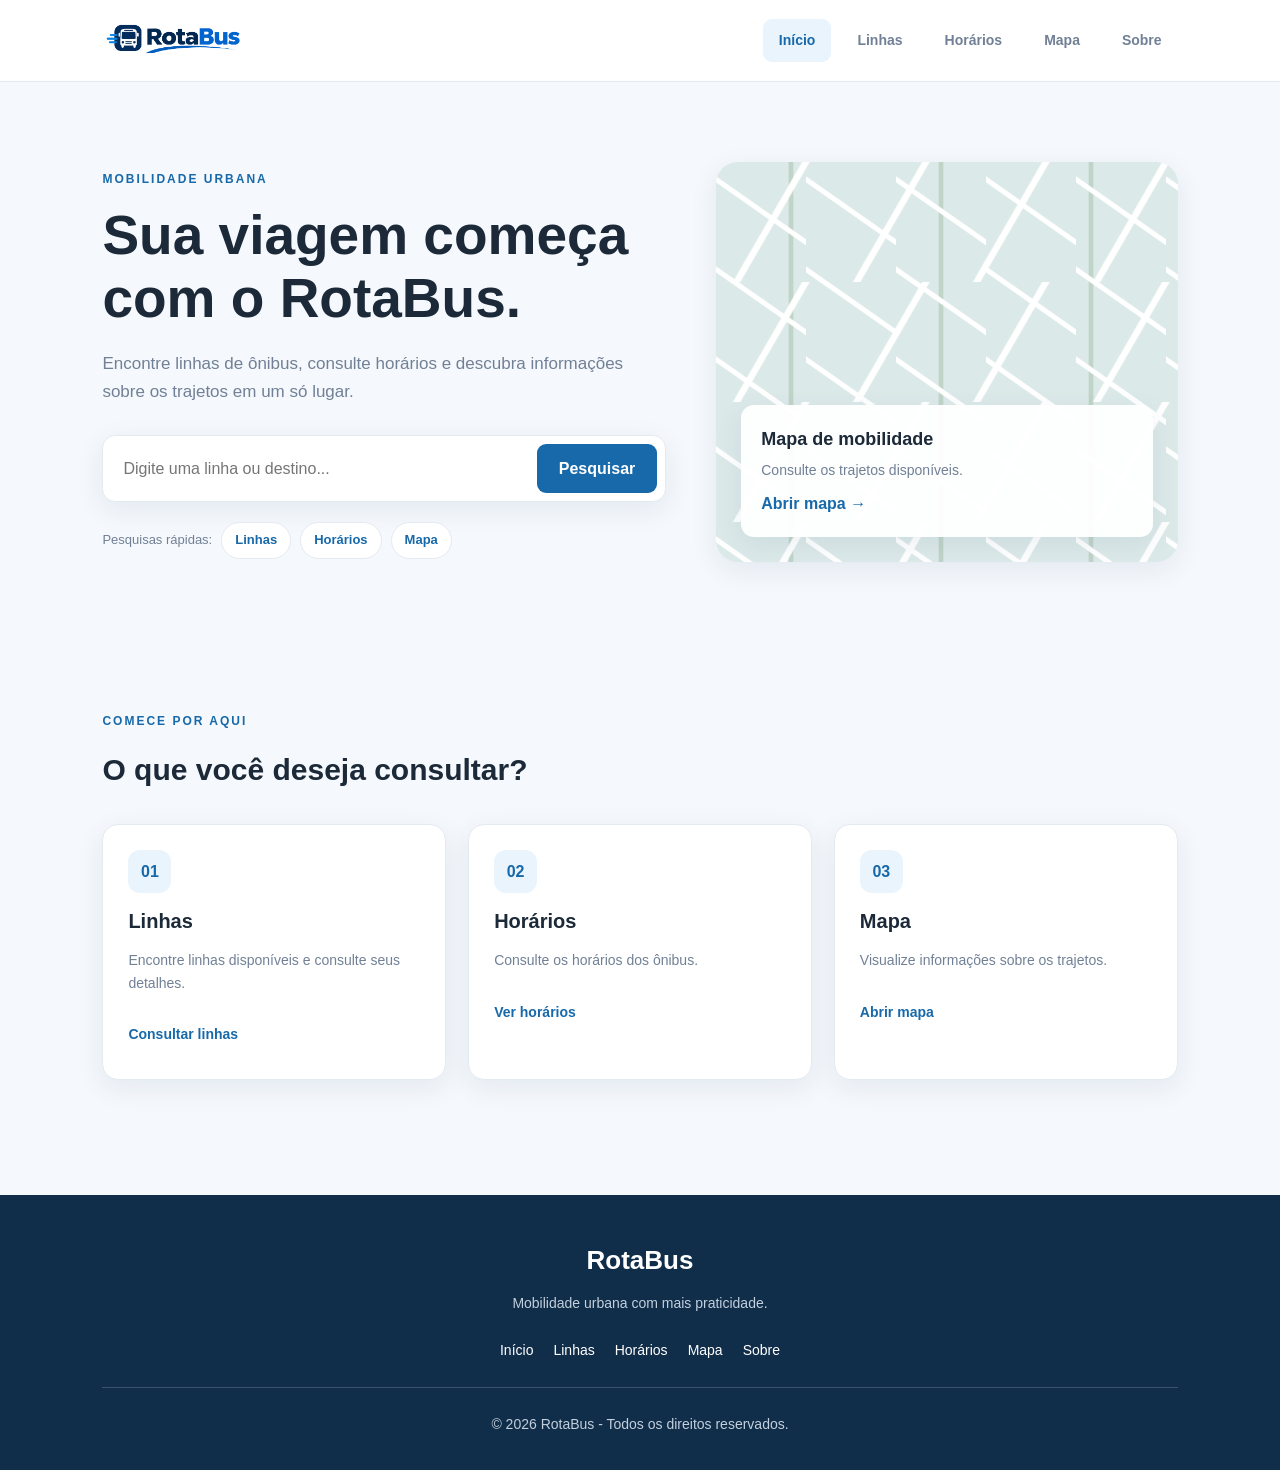
==== index.html @ e19ad1a0 "versão 25-11" ====
<!DOCTYPE html>
<html lang="pt-BR">
<head>
    <meta charset="UTF-8">
    <meta name="viewport" content="width=device-width, initial-scale=1.0">
    <title>RotaBus | Início</title>
    <link rel="stylesheet" href="style.css">
    <script src="script.js" defer></script>
</head>
<body>

<header class="top">
    <a class="brand" href="index.html">
        <img src="assets/rotabus-logo.png" alt="RotaBus">
    </a>

    <nav>
        <a class="active" href="index.html">Início</a>
        <a href="linhas.html">Linhas</a>
        <a href="horarios.html">Horários</a>
        <a href="mapa.html">Mapa</a>
        <a href="sobre.html">Sobre</a>
    </nav>
</header>

<main>
    <section class="hero">
        <div class="intro">
            <span class="eyebrow">MOBILIDADE URBANA</span>

            <h1>Sua viagem começa com o RotaBus.</h1>

            <p>
                Encontre linhas de ônibus, consulte horários
                e descubra informações sobre os trajetos
                em um só lugar.
            </p>

            <form class="searchbox" id="home-search">
                <input
                    type="search"
                    id="home-query"
                    placeholder="Digite uma linha ou destino..."
                    required
                >

                <button type="submit">Pesquisar</button>
            </form>

            <div class="chips">
                <span>Pesquisas rápidas:</span>
                <a class="chip" href="linhas.html">Linhas</a>
                <a class="chip" href="horarios.html">Horários</a>
                <a class="chip" href="mapa.html">Mapa</a>
            </div>
        </div>

        <div class="map map-preview">
            <div class="map-label">
                <strong>Mapa de mobilidade</strong>
                <p>Consulte os trajetos disponíveis.</p>
                <a href="mapa.html">Abrir mapa →</a>
            </div>
        </div>
    </section>

    <section class="section">
        <span class="eyebrow">COMECE POR AQUI</span>

        <h2>O que você deseja consultar?</h2>

        <div class="cards">

            <article class="card">
                <span class="linebadge">01</span>
                <h3>Linhas</h3>
                <p>Encontre linhas disponíveis e consulte seus detalhes.</p>
                <a class="button-link" href="linhas.html">
                    Consultar linhas
                </a>
            </article>

            <article class="card">
                <span class="linebadge">02</span>
                <h3>Horários</h3>
                <p>Consulte os horários dos ônibus.</p>
                <a class="button-link" href="horarios.html">
                    Ver horários
                </a>
            </article>

            <article class="card">
                <span class="linebadge">03</span>
                <h3>Mapa</h3>
                <p>Visualize informações sobre os trajetos.</p>
                <a class="button-link" href="mapa.html">
                    Abrir mapa
                </a>
            </article>

        </div>
    </section>
</main>

<footer>
    <div class="footbrand">RotaBus</div>
    <p>Mobilidade urbana com mais praticidade.</p>

    <div class="footer-links">
        <a href="index.html">Início</a>
        <a href="linhas.html">Linhas</a>
        <a href="horarios.html">Horários</a>
        <a href="mapa.html">Mapa</a>
        <a href="sobre.html">Sobre</a>
    </div>

    <hr>
    <p>© 2026 RotaBus - Todos os direitos reservados.</p>
</footer>

</body>
</html>
---- style.css ----
/* =====================================
   ROTABUS - ESTILO PRINCIPAL
===================================== */

:root {
    --primary: #1769aa;
    --primary-dark: #104c80;
    --primary-light: #eaf4fc;
    --accent: #35a6d8;

    --background: #f5f8fc;
    --surface: #ffffff;

    --text: #1c2938;
    --muted: #718096;

    --border: #e4eaf1;

    --radius: 16px;
    --shadow: 0 8px 28px rgba(25, 65, 105, 0.08);
}

/* RESET */

* {
    margin: 0;
    padding: 0;
    box-sizing: border-box;
}

html {
    scroll-behavior: smooth;
}

body {
    font-family: Arial, Helvetica, sans-serif;
    background: var(--background);
    color: var(--text);
    line-height: 1.6;
}

a {
    text-decoration: none;
    color: inherit;
}

button,
input,
select {
    font: inherit;
}

/* CABEÇALHO */

.top {
    width: 100%;
    min-height: 82px;
    background: var(--surface);
    display: flex;
    align-items: center;
    justify-content: space-between;
    padding: 15px 8%;
    border-bottom: 1px solid var(--border);
    gap: 25px;
}

.brand {
    display: flex;
    align-items: center;
}

.brand img {
    width: 145px;
    max-height: 55px;
    object-fit: contain;
}

nav {
    display: flex;
    align-items: center;
    gap: 10px;
    flex-wrap: wrap;
}

nav a {
    padding: 10px 16px;
    border-radius: 9px;
    color: var(--muted);
    font-size: 14px;
    font-weight: 600;
    transition: 0.25s;
}

nav a:hover,
nav a.active {
    color: var(--primary);
    background: var(--primary-light);
}

/* CONTEÚDO PRINCIPAL */

main {
    min-height: 70vh;
}

.hero {
    display: grid;
    grid-template-columns: 1.1fr 0.9fr;
    align-items: center;
    gap: 50px;
    padding: 80px 8%;
}

.intro {
    max-width: 650px;
}

.eyebrow {
    display: inline-block;
    color: var(--primary);
    font-size: 12px;
    font-weight: 800;
    letter-spacing: 2px;
    margin-bottom: 15px;
}

h1 {
    font-size: clamp(34px, 5vw, 55px);
    line-height: 1.15;
    margin-bottom: 20px;
    color: var(--text);
}

.intro > p,
.pagehero p {
    color: var(--muted);
    font-size: 17px;
    max-width: 580px;
}

/* PESQUISA */

.searchbox {
    display: flex;
    gap: 10px;
    background: white;
    padding: 8px;
    border: 1px solid var(--border);
    border-radius: 13px;
    box-shadow: var(--shadow);
    margin-top: 30px;
    max-width: 580px;
}

.searchbox input {
    flex: 1;
    min-width: 0;
    border: none;
    outline: none;
    padding: 12px;
}

button,
.primary {
    background: var(--primary);
    color: white;
    border: none;
    border-radius: 9px;
    padding: 12px 22px;
    font-weight: 700;
    cursor: pointer;
    transition: 0.25s;
}

button:hover,
.primary:hover {
    background: var(--primary-dark);
    transform: translateY(-2px);
}

/* PESQUISAS RÁPIDAS */

.chips {
    display: flex;
    align-items: center;
    flex-wrap: wrap;
    gap: 9px;
    margin-top: 20px;
    font-size: 13px;
    color: var(--muted);
}

.chip {
    background: white;
    border: 1px solid var(--border);
    padding: 7px 13px;
    border-radius: 30px;
    color: var(--primary);
    font-weight: 600;
}

.chip:hover {
    background: var(--primary-light);
}

/* MAPA DEMONSTRATIVO */

.map {
    min-height: 350px;
    border-radius: 22px;
    overflow: hidden;
    position: relative;
    display: flex;
    align-items: flex-end;
    padding: 25px;
    background-color: #dce9e9;
    background-image:
        linear-gradient(35deg, transparent 45%, #ffffff 46%, #ffffff 49%, transparent 50%),
        linear-gradient(120deg, transparent 45%, #ffffff 46%, #ffffff 49%, transparent 50%),
        linear-gradient(90deg, transparent 48%, #c0d4c8 49%, #c0d4c8 51%, transparent 52%);
    background-size: 90px 90px, 120px 120px, 150px 150px;
    box-shadow: var(--shadow);
}

.map-preview {
    min-height: 400px;
}

.map-large {
    min-height: 480px;
    margin-bottom: 25px;
}

.map-label {
    background: rgba(255, 255, 255, 0.95);
    padding: 20px;
    border-radius: 13px;
    width: 100%;
    box-shadow: var(--shadow);
}

.map-label strong {
    font-size: 18px;
}

.map-label p {
    color: var(--muted);
    font-size: 14px;
    margin: 5px 0 10px;
}

.map-label a {
    color: var(--primary);
    font-weight: 700;
}

/* SEÇÕES */

.section {
    padding: 65px 8%;
}

.section h2 {
    font-size: 30px;
    margin-bottom: 30px;
}

.pagehero {
    padding: 70px 8%;
    background: linear-gradient(
        120deg,
        #e7f2fc,
        #f5f8fc
    );
}

.pagehero h1 {
    font-size: clamp(34px, 5vw, 46px);
}

/* CARTÕES */

.cards {
    display: grid;
    grid-template-columns: repeat(3, 1fr);
    gap: 22px;
    margin-top: 30px;
}

.card {
    background: var(--surface);
    border: 1px solid var(--border);
    border-radius: var(--radius);
    padding: 25px;
    box-shadow: var(--shadow);
    transition: 0.25s;
}

.card:hover {
    transform: translateY(-5px);
    box-shadow: 0 14px 32px rgba(25, 65, 105, 0.13);
}

.card h3 {
    font-size: 20px;
    margin: 12px 0;
}

.card p {
    color: var(--muted);
    font-size: 14px;
    margin-bottom: 20px;
}

.linebadge {
    display: inline-flex;
    align-items: center;
    justify-content: center;
    background: var(--primary-light);
    color: var(--primary);
    width: 43px;
    height: 43px;
    border-radius: 12px;
    font-weight: 800;
}

.button-link {
    display: inline-block;
    color: var(--primary);
    font-weight: 700;
    font-size: 14px;
    padding: 9px 0;
}

.button-link:hover {
    color: var(--primary-dark);
    text-decoration: underline;
}

/* FILTROS */

.filterbar {
    display: flex;
    gap: 12px;
    align-items: center;
    flex-wrap: wrap;
    background: white;
    padding: 16px;
    border: 1px solid var(--border);
    border-radius: 14px;
    margin-bottom: 22px;
}

.filterbar input,
.filterbar select {
    flex: 1;
    min-width: 180px;
    padding: 13px;
    border: 1px solid var(--border);
    border-radius: 9px;
    outline: none;
    background: white;
}

.filterbar input:focus,
.filterbar select:focus,
.searchbox:focus-within {
    border-color: var(--primary);
}

.notice {
    background: #fff8e8;
    color: #85651e;
    border: 1px solid #f3e4bc;
    padding: 15px 18px;
    border-radius: 11px;
    margin: 20px 0;
    font-size: 14px;
}

.empty-state {
    color: var(--muted);
    text-align: center;
    padding: 35px;
}

/* HORÁRIOS */

.schedule-list {
    display: grid;
    gap: 20px;
}

.schedule-card h3 {
    display: inline-block;
    margin-left: 10px;
}

.schedule {
    display: grid;
    grid-template-columns: repeat(3, 1fr);
    gap: 20px;
    margin-top: 25px;
}

.schedule section {
    background: var(--background);
    border-radius: 12px;
    padding: 16px;
}

.schedule section b {
    display: block;
    margin-bottom: 12px;
    color: var(--primary);
}

.times {
    display: flex;
    flex-wrap: wrap;
    gap: 8px;
}

.times span {
    background: white;
    border: 1px solid var(--border);
    padding: 7px 10px;
    border-radius: 7px;
    font-size: 13px;
}

/* SOBRE */

.about-content {
    background: white;
    border: 1px solid var(--border);
    border-radius: var(--radius);
    padding: 35px;
    box-shadow: var(--shadow);
    margin-bottom: 30px;
}

.about-content h2 {
    font-size: 25px;
    margin: 20px 0 10px;
}

.about-content h2:first-child {
    margin-top: 0;
}

.about-content p {
    color: var(--muted);
    margin-bottom: 20px;
}

/* RODAPÉ */

footer {
    background: #102d49;
    color: white;
    padding: 45px 8% 25px;
    text-align: center;
    margin-top: 50px;
}

.footbrand {
    font-size: 26px;
    font-weight: 800;
    margin-bottom: 8px;
}

footer p {
    color: #c3d0dd;
    font-size: 14px;
    margin: 10px 0;
}

.footer-links {
    display: flex;
    justify-content: center;
    flex-wrap: wrap;
    gap: 20px;
    margin: 25px 0;
}

footer a {
    color: white;
    font-size: 14px;
}

footer a:hover {
    color: #8ecfff;
}

footer hr {
    border: none;
    border-top: 1px solid #38536b;
    margin: 25px 0;
}

/* RESPONSIVIDADE */

@media (max-width: 900px) {

    .top {
        padding: 15px 5%;
        flex-direction: column;
    }

    .hero {
        grid-template-columns: 1fr;
        padding: 55px 6%;
    }

    .cards {
        grid-template-columns: repeat(2, 1fr);
    }

    .section {
        padding: 50px 6%;
    }

    .pagehero {
        padding: 55px 6%;
    }
}

@media (max-width: 600px) {

    .top {
        gap: 12px;
    }

    nav {
        justify-content: center;
        gap: 4px;
    }

    nav a {
        padding: 8px 10px;
        font-size: 12px;
    }

    .brand img {
        width: 125px;
    }

    .hero {
        padding: 45px 5%;
    }

    .intro > p,
    .pagehero p {
        font-size: 15px;
    }

    .searchbox {
        flex-direction: column;
    }

    .searchbox button {
        width: 100%;
    }

    .cards {
        grid-template-columns: 1fr;
    }

    .schedule {
        grid-template-columns: 1fr;
    }

    .section {
        padding: 40px 5%;
    }

    .pagehero {
        padding: 45px 5%;
    }

    .map,
    .map-preview {
        min-height: 280px;
    }

    .map-large {
        min-height: 350px;
    }

    .about-content {
        padding: 22px;
    }

    footer {
        padding: 35px 5% 20px;
    }

    .filterbar {
        align-items: stretch;
        flex-direction: column;
    }

    .filterbar button {
        width: 100%;
    }
}
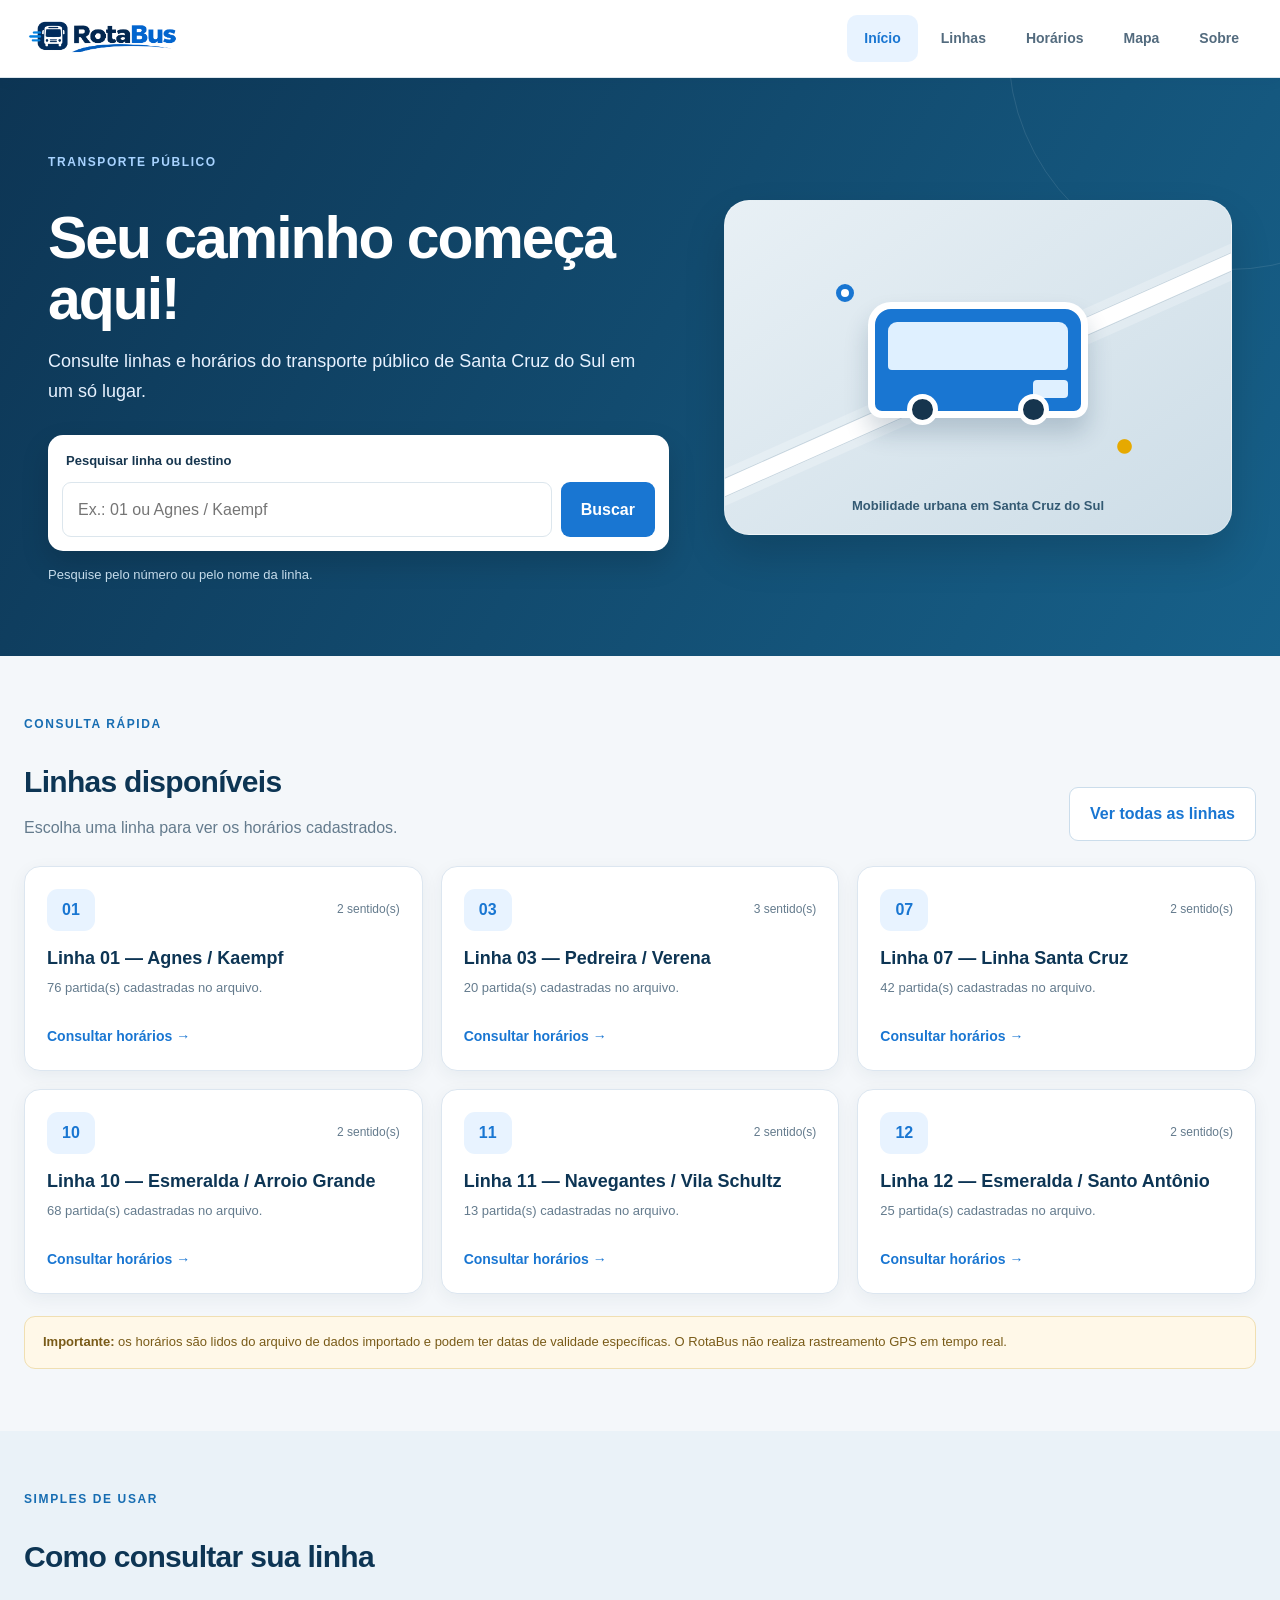
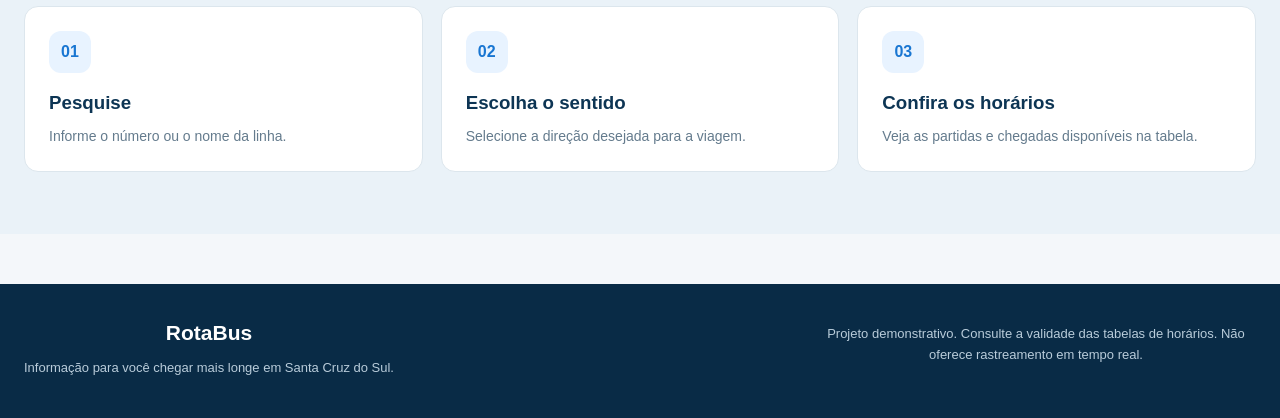
==== commit 231364e7: "adicão do json" ====
--- a/index.html
+++ b/index.html
@@ -1,122 +1,53 @@
 <!DOCTYPE html>
 <html lang="pt-BR">
 <head>
-    <meta charset="UTF-8">
-    <meta name="viewport" content="width=device-width, initial-scale=1.0">
-    <title>RotaBus | Início</title>
-    <link rel="stylesheet" href="style.css">
-    <script src="script.js" defer></script>
+  <meta charset="UTF-8">
+  <meta name="viewport" content="width=device-width, initial-scale=1.0">
+  <meta name="description" content="Consulte linhas e horários do transporte público de Santa Cruz do Sul.">
+  <title>RotaBus | Seu caminho começa aqui</title>
+  <link rel="icon" type="image/svg+xml" href="assets/favicon.svg">
+  <link rel="stylesheet" href="style.css">
+  <script src="app.js" defer></script>
 </head>
-<body>
+<body data-page="home">
 
-<header class="top">
-    <a class="brand" href="index.html">
-        <img src="assets/rotabus-logo.png" alt="RotaBus">
-    </a>
+  <header class="site-header">
+    <div class="container header-inner">
+     
+<a class="brand" href="#" onclick="home()">
+    <img src="./assets/rotabus-logo.png" alt="RotaBus">
+</a>
 
-    <nav>
-        <a class="active" href="index.html">Início</a>
-        <a href="linhas.html">Linhas</a>
-        <a href="horarios.html">Horários</a>
-        <a href="mapa.html">Mapa</a>
-        <a href="sobre.html">Sobre</a>
-    </nav>
-</header>
 
-<main>
-    <section class="hero">
-        <div class="intro">
-            <span class="eyebrow">MOBILIDADE URBANA</span>
+      <button class="menu-toggle" id="menuToggle"
+        aria-label="Abrir menu" aria-expanded="false">☰</button>
 
-            <h1>Sua viagem começa com o RotaBus.</h1>
+      <nav class="main-nav" id="mainNav" aria-label="Navegação principal">
+        <a href="index.html" data-nav="home">Início</a>
+        <a href="linhas.html" data-nav="lines">Linhas</a>
+        <a href="horarios.html" data-nav="schedules">Horários</a>
+        <a href="mapa.html" data-nav="map">Mapa</a>
+        <a href="sobre.html" data-nav="about">Sobre</a>
+      </nav>
+    </div>
+  </header>
 
-            <p>
-                Encontre linhas de ônibus, consulte horários
-                e descubra informações sobre os trajetos
-                em um só lugar.
-            </p>
+  <main id="app" class="page-main">
+    <div class="container loading-state">Carregando o RotaBus...</div>
+  </main>
 
-            <form class="searchbox" id="home-search">
-                <input
-                    type="search"
-                    id="home-query"
-                    placeholder="Digite uma linha ou destino..."
-                    required
-                >
-
-                <button type="submit">Pesquisar</button>
-            </form>
-
-            <div class="chips">
-                <span>Pesquisas rápidas:</span>
-                <a class="chip" href="linhas.html">Linhas</a>
-                <a class="chip" href="horarios.html">Horários</a>
-                <a class="chip" href="mapa.html">Mapa</a>
-            </div>
-        </div>
-
-        <div class="map map-preview">
-            <div class="map-label">
-                <strong>Mapa de mobilidade</strong>
-                <p>Consulte os trajetos disponíveis.</p>
-                <a href="mapa.html">Abrir mapa →</a>
-            </div>
-        </div>
-    </section>
-
-    <section class="section">
-        <span class="eyebrow">COMECE POR AQUI</span>
-
-        <h2>O que você deseja consultar?</h2>
-
-        <div class="cards">
-
-            <article class="card">
-                <span class="linebadge">01</span>
-                <h3>Linhas</h3>
-                <p>Encontre linhas disponíveis e consulte seus detalhes.</p>
-                <a class="button-link" href="linhas.html">
-                    Consultar linhas
-                </a>
-            </article>
-
-            <article class="card">
-                <span class="linebadge">02</span>
-                <h3>Horários</h3>
-                <p>Consulte os horários dos ônibus.</p>
-                <a class="button-link" href="horarios.html">
-                    Ver horários
-                </a>
-            </article>
-
-            <article class="card">
-                <span class="linebadge">03</span>
-                <h3>Mapa</h3>
-                <p>Visualize informações sobre os trajetos.</p>
-                <a class="button-link" href="mapa.html">
-                    Abrir mapa
-                </a>
-            </article>
-
-        </div>
-    </section>
-</main>
-
-<footer>
-    <div class="footbrand">RotaBus</div>
-    <p>Mobilidade urbana com mais praticidade.</p>
-
-    <div class="footer-links">
-        <a href="index.html">Início</a>
-        <a href="linhas.html">Linhas</a>
-        <a href="horarios.html">Horários</a>
-        <a href="mapa.html">Mapa</a>
-        <a href="sobre.html">Sobre</a>
+  <footer class="site-footer">
+    <div class="container footer-inner">
+      <div>
+        <a class="footer-brand" href="index.html">RotaBus</a>
+        <p>Informação para você chegar mais longe em Santa Cruz do Sul.</p>
+      </div>
+      <p class="footer-note">
+        Projeto demonstrativo. Consulte a validade das tabelas de horários.
+        Não oferece rastreamento em tempo real.
+      </p>
     </div>
-
-    <hr>
-    <p>© 2026 RotaBus - Todos os direitos reservados.</p>
-</footer>
+  </footer>
 
 </body>
 </html>
--- a/style.css
+++ b/style.css
@@ -606,3 +606,1054 @@
         width: 100%;
     }
 }
+
+:root {
+  --navy: #0d3554;
+  --navy-dark: #092b46;
+  --blue: #1976d2;
+  --blue-dark: #125fae;
+  --blue-soft: #e8f3ff;
+  --yellow: #ffc928;
+  --ink: #17364f;
+  --muted: #647b8d;
+  --line: #dce6ed;
+  --bg: #f4f7fa;
+  --white: #fff;
+  --shadow: 0 10px 28px rgba(12,47,76,.07);
+  --radius: 16px;
+}
+
+* {
+  box-sizing: border-box;
+}
+
+html {
+  scroll-behavior: smooth;
+}
+
+body {
+  margin: 0;
+  background: var(--bg);
+  color: var(--ink);
+  font-family: Inter, "Segoe UI", Roboto, Arial, sans-serif;
+  -webkit-font-smoothing: antialiased;
+}
+
+a { color: inherit; }
+button, input, select { font: inherit; }
+
+.container {
+  width: min(1490px, calc(100% - 48px));
+  margin: 0 auto;
+}
+
+.site-header {
+  height: 78px;
+  background: rgba(255,255,255,.98);
+  border-bottom: 1px solid var(--line);
+  position: sticky;
+  top: 0;
+  z-index: 50;
+  box-shadow: 0 3px 14px rgba(17,50,75,.04);
+}
+
+.header-inner {
+  height: 100%;
+  display: flex;
+  align-items: center;
+  justify-content: space-between;
+  gap: 24px;
+}
+
+.brand {
+  display: inline-flex;
+  align-items: center;
+  text-decoration: none;
+}
+
+.brand img {
+  display: block;
+  width: 166px;
+  height: 54px;
+  object-fit: contain;
+}
+
+.main-nav {
+  display: flex;
+  align-items: center;
+  gap: 6px;
+}
+
+.main-nav a {
+  padding: 12px 17px;
+  border-radius: 10px;
+  text-decoration: none;
+  color: #536b7e;
+  font-size: 14px;
+  font-weight: 650;
+  transition: .2s;
+}
+
+.main-nav a:hover,
+.main-nav a.active {
+  background: var(--blue-soft);
+  color: var(--blue);
+}
+
+.menu-toggle {
+  display: none;
+  border: 1px solid var(--line);
+  background: white;
+  border-radius: 9px;
+  padding: 8px 12px;
+  color: var(--navy);
+  font-size: 20px;
+}
+
+.page-main { min-height: 65vh; }
+
+.loading-state {
+  padding: 70px 0;
+  color: var(--muted);
+}
+
+/* PÁGINA INICIAL */
+
+.hero {
+  overflow: hidden;
+  background: linear-gradient(118deg,#0b304d,#12486f 58%,#17618b);
+  color: white;
+  padding: 66px 0 72px;
+  position: relative;
+}
+
+.hero:after {
+  content: "";
+  position: absolute;
+  width: 440px;
+  height: 440px;
+  border: 1px solid rgba(255,255,255,.1);
+  border-radius: 50%;
+  right: -170px;
+  top: -250px;
+}
+
+.hero-grid {
+  display: grid;
+  grid-template-columns: 1.1fr .9fr;
+  align-items: center;
+  gap: 55px;
+  position: relative;
+  z-index: 1;
+}
+
+.eyebrow {
+  color: #176db2;
+  font-size: 12px;
+  font-weight: 800;
+  letter-spacing: 1.6px;
+  text-transform: uppercase;
+}
+
+.eyebrow-light { color: #a8d3ff; }
+
+.hero h1 {
+  font-size: clamp(38px,4.6vw,60px);
+  line-height: 1.04;
+  letter-spacing: -2px;
+  margin: 20px 0 16px;
+  max-width: 660px;
+}
+
+.hero-copy > p {
+  max-width: 610px;
+  font-size: 18px;
+  line-height: 1.7;
+  color: #d5e7f5;
+  margin: 0;
+}
+
+.search-panel {
+  margin-top: 28px;
+  padding: 14px;
+  background: white;
+  color: var(--ink);
+  border-radius: 15px;
+  box-shadow: 0 12px 28px rgba(0,0,0,.15);
+}
+
+.search-panel label {
+  display: block;
+  margin: 2px 4px 10px;
+  font-size: 13px;
+  font-weight: 750;
+}
+
+.search-row {
+  display: flex;
+  gap: 9px;
+}
+
+.search-row input {
+  flex: 1;
+  min-width: 0;
+  padding: 14px 15px;
+  border: 1px solid #dce6ed;
+  border-radius: 9px;
+  outline: none;
+  color: var(--ink);
+}
+
+.search-row input:focus {
+  border-color: var(--blue);
+  box-shadow: 0 0 0 3px rgba(25,118,210,.12);
+}
+
+.button {
+  display: inline-flex;
+  justify-content: center;
+  align-items: center;
+  gap: 8px;
+  border: 0;
+  border-radius: 9px;
+  padding: 13px 20px;
+  text-decoration: none;
+  font-weight: 750;
+  cursor: pointer;
+}
+
+.button-primary {
+  background: var(--blue);
+  color: white;
+}
+
+.button-primary:hover { background: var(--blue-dark); }
+
+.button-outline {
+  background: white;
+  border: 1px solid #cbddeb;
+  color: var(--blue);
+}
+
+.button-outline:hover { background: var(--blue-soft); }
+
+.hero-hint {
+  margin-top: 14px;
+  font-size: 13px;
+  color: #c6dceb;
+}
+
+/* ILUSTRAÇÃO DO ÔNIBUS */
+
+.hero-visual {
+  min-height: 335px;
+  border: 1px solid rgba(255,255,255,.3);
+  border-radius: 25px;
+  background: linear-gradient(145deg,#e8f0f5,#cddde7);
+  position: relative;
+  overflow: hidden;
+  box-shadow: 0 20px 40px rgba(0,0,0,.15);
+}
+
+.route-art { position: absolute; inset: 0; }
+
+.route-line {
+  position: absolute;
+  width: 145%;
+  height: 18px;
+  background: white;
+  border: 1px solid #c6d5df;
+  top: 48%;
+  left: -20%;
+  transform: rotate(-24deg);
+  box-shadow: 0 0 0 8px rgba(255,255,255,.23);
+}
+
+.route-dot {
+  position: absolute;
+  top: 25%;
+  left: 22%;
+  width: 18px;
+  height: 18px;
+  border: 5px solid #1976d2;
+  border-radius: 50%;
+  background: white;
+  z-index: 2;
+}
+
+.route-pin {
+  position: absolute;
+  right: 19%;
+  top: 65%;
+  font-size: 34px;
+  color: #e6a900;
+  z-index: 2;
+}
+
+.bus-illustration {
+  position: absolute;
+  z-index: 3;
+  width: 220px;
+  height: 116px;
+  left: 50%;
+  top: 48%;
+  transform: translate(-50%,-50%);
+  background: #1976d2;
+  border: 7px solid white;
+  border-radius: 23px 23px 14px 14px;
+  box-shadow: 0 15px 25px rgba(14,52,79,.2);
+}
+
+.bus-windows {
+  position: absolute;
+  left: 13px;
+  right: 13px;
+  top: 13px;
+  height: 48px;
+  background: #dff0ff;
+  border-radius: 9px 9px 4px 4px;
+}
+
+.bus-front {
+  position: absolute;
+  right: 13px;
+  bottom: 13px;
+  width: 35px;
+  height: 18px;
+  background: #dff0ff;
+  border-radius: 4px;
+}
+
+.wheel {
+  position: absolute;
+  bottom: -14px;
+  width: 31px;
+  height: 31px;
+  border-radius: 50%;
+  background: #16354e;
+  border: 5px solid white;
+}
+
+.wheel-one { left: 32px; }
+.wheel-two { right: 32px; }
+
+.visual-caption {
+  position: absolute;
+  bottom: 17px;
+  left: 0;
+  right: 0;
+  text-align: center;
+  color: #345a73;
+  font-size: 13px;
+  font-weight: 700;
+}
+
+/* SEÇÕES E CARTÕES */
+
+.section-space {
+  padding-top: 54px;
+  padding-bottom: 62px;
+}
+
+.section-title-row {
+  display: flex;
+  align-items: end;
+  justify-content: space-between;
+  gap: 20px;
+  margin-bottom: 25px;
+}
+
+.section-title-row h2,
+.how-section h2 {
+  margin: 9px 0;
+  color: var(--navy);
+  font-size: 30px;
+  letter-spacing: -.7px;
+}
+
+.section-title-row p {
+  margin: 0;
+  color: var(--muted);
+}
+
+.line-grid {
+  display: grid;
+  grid-template-columns: repeat(3,minmax(0,1fr));
+  gap: 18px;
+}
+
+.line-card {
+  padding: 22px;
+  background: white;
+  border: 1px solid var(--line);
+  border-radius: var(--radius);
+  box-shadow: 0 5px 18px rgba(15,52,79,.045);
+  display: flex;
+  flex-direction: column;
+  align-items: flex-start;
+  min-height: 205px;
+  transition: transform .2s,box-shadow .2s;
+}
+
+.line-card:hover {
+  transform: translateY(-3px);
+  box-shadow: var(--shadow);
+}
+
+.line-card-top {
+  width: 100%;
+  display: flex;
+  justify-content: space-between;
+  align-items: center;
+}
+
+.line-number {
+  display: inline-flex;
+  align-items: center;
+  justify-content: center;
+  min-width: 48px;
+  height: 42px;
+  padding: 0 12px;
+  background: var(--blue-soft);
+  color: var(--blue);
+  border-radius: 11px;
+  font-weight: 850;
+}
+
+.line-card h3 {
+  font-size: 18px;
+  color: var(--navy);
+  line-height: 1.4;
+  margin: 15px 0 7px;
+}
+
+.line-card p {
+  margin: 0 0 15px;
+  color: var(--muted);
+  font-size: 13px;
+}
+
+.text-link {
+  margin-top: auto;
+  color: var(--blue);
+  text-decoration: none;
+  font-size: 14px;
+  font-weight: 750;
+}
+
+.text-link:hover { text-decoration: underline; }
+
+.small { font-size: 12px; }
+.muted { color: var(--muted); }
+
+.info-strip,
+.map-notice {
+  margin-top: 22px;
+  padding: 15px 18px;
+  border-radius: 11px;
+  background: #fff8e8;
+  border: 1px solid #f0dfb2;
+  color: #795b18;
+  font-size: 13px;
+  line-height: 1.6;
+}
+
+/* COMO USAR */
+
+.how-section {
+  background: #eaf2f8;
+  padding: 54px 0 62px;
+}
+
+.steps-grid {
+  display: grid;
+  grid-template-columns: repeat(3,1fr);
+  gap: 18px;
+  margin-top: 25px;
+}
+
+.steps-grid article {
+  background: white;
+  padding: 24px;
+  border: 1px solid var(--line);
+  border-radius: 14px;
+}
+
+.steps-grid article > span {
+  display: inline-flex;
+  width: 42px;
+  height: 42px;
+  align-items: center;
+  justify-content: center;
+  border-radius: 12px;
+  background: var(--blue-soft);
+  color: var(--blue);
+  font-weight: 850;
+}
+
+.steps-grid h3 {
+  margin: 15px 0 7px;
+  color: var(--navy);
+}
+
+.steps-grid p {
+  margin: 0;
+  color: var(--muted);
+  line-height: 1.6;
+  font-size: 14px;
+}
+
+/* TÍTULOS INTERNOS */
+
+.page-heading {
+  padding: 53px 0;
+  background: linear-gradient(110deg,#e7f1fb,#f2f7fc);
+  border-bottom: 1px solid var(--line);
+}
+
+.page-heading h1 {
+  margin: 12px 0;
+  color: #142f48;
+  font-size: clamp(32px,4vw,44px);
+  letter-spacing: -1px;
+}
+
+.page-heading p {
+  margin: 0;
+  color: var(--muted);
+  font-size: 16px;
+}
+
+.search-panel-light {
+  margin: 0 0 20px;
+  border: 1px solid var(--line);
+  box-shadow: 0 5px 20px rgba(16,51,77,.04);
+}
+
+.list-meta {
+  margin: 22px 0 14px;
+  color: var(--muted);
+  font-size: 14px;
+}
+
+.empty-state {
+  padding: 22px;
+  background: white;
+  border: 1px dashed #c8d7e2;
+  border-radius: 12px;
+  color: var(--muted);
+}
+
+/* FILTROS DE HORÁRIOS */
+
+.filter-panel {
+  display: grid;
+  grid-template-columns: repeat(3,minmax(0,1fr));
+  gap: 16px;
+  padding: 22px;
+  background: white;
+  border: 1px solid var(--line);
+  border-radius: 15px;
+  box-shadow: 0 5px 20px rgba(16,51,77,.04);
+}
+
+.field {
+  display: flex;
+  flex-direction: column;
+  gap: 8px;
+}
+
+.field label {
+  font-size: 13px;
+  font-weight: 750;
+  color: #28485f;
+}
+
+.field select {
+  width: 100%;
+  min-height: 46px;
+  padding: 10px 12px;
+  border: 1px solid #d5e0e8;
+  border-radius: 9px;
+  background: white;
+  color: #24445b;
+  outline: none;
+}
+
+.field select:focus {
+  border-color: var(--blue);
+  box-shadow: 0 0 0 3px rgba(25,118,210,.12);
+}
+
+.field select:disabled {
+  background: #f1f4f6;
+  color: #95a2ac;
+}
+
+/* RESUMO E TABELAS */
+
+.schedule-summary {
+  margin: 22px 0;
+  padding: 16px 18px;
+  background: #eaf4fc;
+  border-left: 4px solid var(--blue);
+  border-radius: 8px;
+  color: #294c65;
+  line-height: 1.55;
+}
+
+.schedule-card {
+  padding: 25px;
+  background: white;
+  border: 1px solid var(--line);
+  border-radius: 15px;
+  box-shadow: 0 7px 22px rgba(16,51,77,.05);
+}
+
+.schedule-card-heading {
+  display: flex;
+  justify-content: space-between;
+  align-items: center;
+  gap: 16px;
+}
+
+.schedule-card-heading h2 {
+  margin: 7px 0;
+  color: var(--navy);
+  font-size: 22px;
+}
+
+.count-pill {
+  padding: 8px 12px;
+  border-radius: 30px;
+  background: #edf5fb;
+  color: #1769a5;
+  font-size: 13px;
+  font-weight: 700;
+  white-space: nowrap;
+}
+
+.schedule-validity {
+  display: flex;
+  flex-wrap: wrap;
+  gap: 8px 24px;
+  margin: 14px 0 20px;
+  color: var(--muted);
+  font-size: 13px;
+}
+
+.time-period { margin-top: 22px; }
+
+.time-period h3 {
+  font-size: 16px;
+  color: var(--navy);
+  margin: 0 0 9px;
+}
+
+.table-wrap { overflow-x: auto; }
+
+.time-table {
+  width: 100%;
+  border-collapse: collapse;
+}
+
+.time-table th,
+.time-table td {
+  padding: 13px 16px;
+  text-align: left;
+  border-bottom: 1px solid #e5edf2;
+}
+
+.time-table th {
+  background: #f1f6fa;
+  color: #31516a;
+  font-size: 13px;
+}
+
+.time-table td {
+  color: #536d80;
+  font-size: 14px;
+}
+
+.time-table tbody tr:hover { background: #f8fbfd; }
+
+.time-table td strong {
+  color: #145f96;
+  font-size: 15px;
+}
+
+/* MAPA */
+
+.map-frame {
+  margin-top: 20px;
+  height: 520px;
+  overflow: hidden;
+  border: 1px solid var(--line);
+  border-radius: 16px;
+  background: #e8eff3;
+  box-shadow: var(--shadow);
+}
+
+.map-frame iframe {
+  width: 100%;
+  height: 100%;
+  border: 0;
+}
+
+.map-attribution {
+  text-align: right;
+  color: var(--muted);
+  font-size: 12px;
+}
+
+.map-attribution a { color: var(--blue); }
+
+/* SOBRE */
+
+.about-layout {
+  display: grid;
+  grid-template-columns: repeat(2,minmax(0,1fr));
+  gap: 18px;
+}
+
+.about-card {
+  padding: 27px;
+  background: white;
+  border: 1px solid var(--line);
+  border-radius: 15px;
+  box-shadow: 0 5px 18px rgba(15,52,79,.04);
+}
+
+.about-card h2 {
+  margin: 10px 0;
+  color: var(--navy);
+}
+
+.about-card p {
+  color: var(--muted);
+  line-height: 1.75;
+}
+
+/* ALERTAS */
+
+.alert {
+  padding: 22px;
+  border-radius: 12px;
+  line-height: 1.6;
+}
+
+.alert-error {
+  background: #fff5f5;
+  border: 1px solid #efd3d3;
+  color: #943b3b;
+}
+
+/* RODAPÉ */
+
+.site-footer {
+  padding: 32px 0;
+  background: var(--navy-dark);
+  color: #d4e2ec;
+}
+
+.footer-inner {
+  display: flex;
+  justify-content: space-between;
+  align-items: flex-start;
+  gap: 30px;
+}
+
+.footer-brand {
+  color: white;
+  text-decoration: none;
+  font-size: 21px;
+  font-weight: 850;
+}
+
+.site-footer p {
+  margin: 8px 0;
+  color: #b9ccda;
+  font-size: 13px;
+}
+
+.footer-note {
+  max-width: 440px;
+  line-height: 1.6;
+}
+
+.menu-toggle:focus-visible,
+.main-nav a:focus-visible,
+.button:focus-visible {
+  outline: 3px solid var(--yellow);
+  outline-offset: 3px;
+}
+
+/* TABLETS */
+
+@media(max-width:900px) {
+  .hero-grid {
+    grid-template-columns: 1fr;
+    gap: 30px;
+  }
+
+  .hero-visual { min-height: 270px; }
+
+  .line-grid {
+    grid-template-columns: repeat(2,minmax(0,1fr));
+  }
+
+  .filter-panel { grid-template-columns: 1fr; }
+  .map-frame { height: 420px; }
+}
+
+/* CELULARES */
+
+@media(max-width:620px) {
+  .container { width: calc(100% - 32px); }
+
+  .site-header {
+    height: auto;
+    min-height: 70px;
+  }
+
+  .header-inner {
+    min-height: 70px;
+    flex-wrap: wrap;
+    padding-top: 8px;
+    padding-bottom: 8px;
+  }
+
+  .brand img {
+    width: 145px;
+    height: 46px;
+  }
+
+  .menu-toggle { display: block; }
+
+  .main-nav {
+    display: none;
+    width: 100%;
+    padding: 4px 0 9px;
+    flex-wrap: wrap;
+  }
+
+  .main-nav.open { display: flex; }
+
+  .main-nav a {
+    flex: 1 1 28%;
+    text-align: center;
+    padding: 10px 8px;
+    font-size: 13px;
+  }
+
+  .hero { padding: 43px 0; }
+
+  .hero h1 {
+    font-size: 40px;
+    letter-spacing: -1.2px;
+  }
+
+  .hero-copy > p { font-size: 16px; }
+
+  .search-row { flex-direction: column; }
+  .search-row .button { width: 100%; }
+  .hero-visual { min-height: 240px; }
+
+  .section-space {
+    padding-top: 36px;
+    padding-bottom: 42px;
+  }
+
+  .section-title-row {
+    align-items: flex-start;
+    flex-direction: column;
+  }
+
+  .section-title-row h2,
+  .how-section h2 {
+    font-size: 25px;
+  }
+
+  .line-grid,
+  .steps-grid,
+  .about-layout {
+    grid-template-columns: 1fr;
+  }
+
+  .page-heading { padding: 40px 0; }
+  .filter-panel { padding: 16px; }
+  .schedule-card { padding: 17px; }
+
+  .schedule-card-heading {
+    align-items: flex-start;
+    flex-direction: column;
+  }
+
+  .schedule-validity {
+    flex-direction: column;
+    gap: 7px;
+  }
+
+  .time-table th,
+  .time-table td {
+    padding: 11px;
+  }
+
+  .footer-inner {
+    flex-direction: column;
+    gap: 10px;
+  }
+
+  .map-frame { height: 350px; }
+}
+
+
+/* =================================
+   CORREÇÕES VISUAIS - ROTABUS
+================================= */
+
+/* Corrigir título da página inicial */
+.hero h1,
+.hero-title,
+.hero-content h1 {
+    color: #ffffff !important;
+}
+
+/* Melhorar texto da apresentação */
+.hero p,
+.hero-content p {
+    color: #e8f2ff;
+}
+
+/* Ajustar seção principal */
+.hero {
+    background: linear-gradient(
+        120deg,
+        #0d3554,
+        #17618a
+    );
+    color: #ffffff;
+}
+
+/* Corrigir tamanho e alinhamento da logo */
+.logo img,
+.navbar-logo img,
+header img {
+    max-width: 160px;
+    height: auto;
+    object-fit: contain;
+}
+
+/* Melhorar cartões das linhas */
+.line-card,
+.route-card {
+    background: #ffffff;
+    border: 1px solid #dce6f0;
+    border-radius: 16px;
+    padding: 22px;
+    box-shadow: 0 5px 18px rgba(15, 45, 75, 0.06);
+    transition: transform 0.2s ease, box-shadow 0.2s ease;
+}
+
+.line-card:hover,
+.route-card:hover {
+    transform: translateY(-4px);
+    box-shadow: 0 10px 25px rgba(15, 45, 75, 0.12);
+}
+
+/* Melhorar botões */
+button {
+    cursor: pointer;
+    transition: 0.2s ease;
+}
+
+button:hover {
+    filter: brightness(1.08);
+}
+
+/* Ajustes para celulares */
+@media (max-width: 768px) {
+    .hero {
+        padding: 45px 20px;
+    }
+
+    .hero h1,
+    .hero-title,
+    .hero-content h1 {
+        font-size: 36px;
+        line-height: 1.15;
+    }
+
+    .hero-content {
+        width: 100%;
+    }
+
+    .line-card,
+    .route-card {
+        width: 100%;
+    }
+
+    nav {
+        flex-wrap: wrap;
+        gap: 12px;
+    }
+}
+
+/* CENTRALIZAR CONTEÚDO DA PÁGINA INICIAL */
+
+.hero {
+    display: flex;
+    justify-content: center;
+    align-items: center;
+    width: 100%;
+    padding: 70px 24px;
+}
+
+.hero-content {
+    width: 100%;
+    max-width: 1200px;
+    margin: 0 auto;
+    display: grid;
+    grid-template-columns: 1fr 1fr;
+    align-items: center;
+    justify-content: center;
+    gap: 55px;
+}
+
+/* Centralizar a ilustração */
+.hero-image,
+.hero-visual {
+    display: flex;
+    justify-content: center;
+    align-items: center;
+}
+
+/* Ajuste para telas menores */
+@media (max-width: 768px) {
+    .hero {
+        padding: 45px 20px;
+    }
+
+    .hero-content {
+        grid-template-columns: 1fr;
+        text-align: center;
+        gap: 35px;
+    }
+
+    .hero-image,
+    .hero-visual {
+        justify-content: center;
+    }
+}
+.logo {
+    display: flex;
+    align-items: center;
+    text-decoration: none;
+}
+
+.logo img {
+    display: block;
+    width: 150px;
+    height: 55px;
+    object-fit: contain;
+}
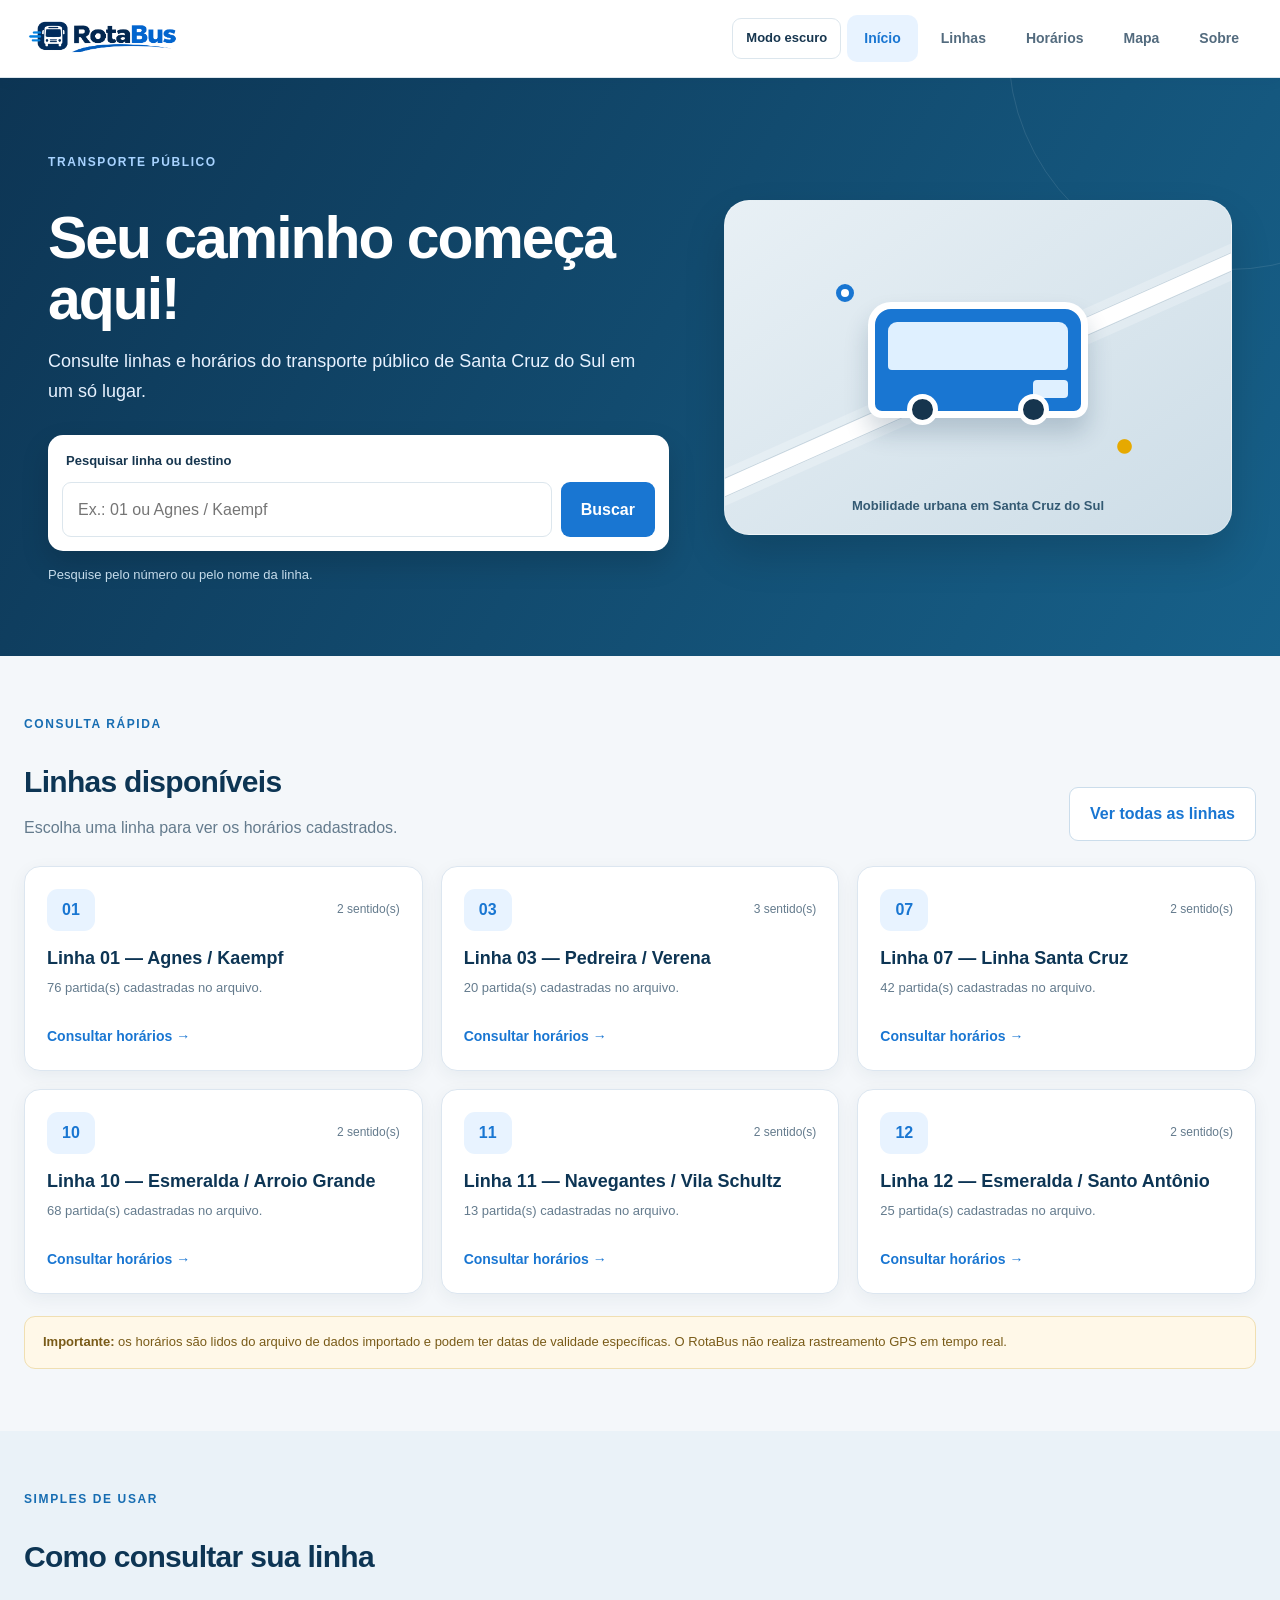
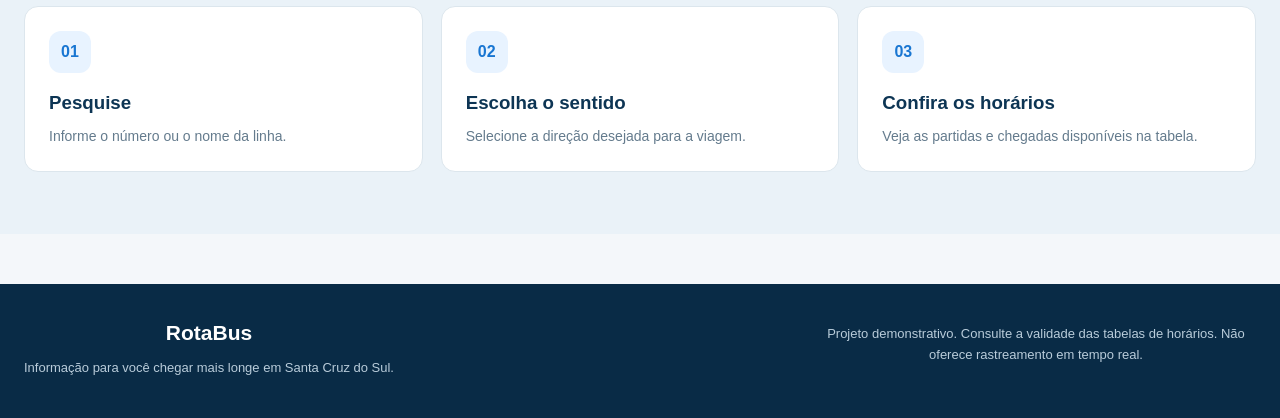
==== commit ada7f252: "26-11" ====
--- a/index.html
+++ b/index.html
@@ -23,6 +23,13 @@
         aria-label="Abrir menu" aria-expanded="false">☰</button>
 
       <nav class="main-nav" id="mainNav" aria-label="Navegação principal">
+        <button
+        type="button"
+        class="theme-toggle"
+        id="themeToggle"
+        aria-label="Alternar modo escuro ou claro">
+            Modo escuro
+        </button>
         <a href="index.html" data-nav="home">Início</a>
         <a href="linhas.html" data-nav="lines">Linhas</a>
         <a href="horarios.html" data-nav="schedules">Horários</a>
--- a/style.css
+++ b/style.css
@@ -1656,4 +1656,96 @@
     width: 150px;
     height: 55px;
     object-fit: contain;
+}
+
+/* BOTÃO DE TEMA */
+.theme-toggle {
+  border: 1px solid var(--line);
+  background: var(--white);
+  color: var(--ink);
+  border-radius: 9px;
+  padding: 9px 13px;
+  font-size: 13px;
+  font-weight: 700;
+  cursor: pointer;
+  white-space: nowrap;
+}
+
+.theme-toggle:hover {
+  background: var(--blue-soft);
+  color: var(--blue);
+}
+
+/* MODO ESCURO */
+[data-theme="dark"] {
+  --bg: #0f1720;
+  --white: #17222f;
+  --ink: #e6eef5;
+  --muted: #9eb0c2;
+  --line: #28384a;
+  --blue-soft: #1e354d;
+  --navy: #dcebf7;
+  --shadow: 0 10px 28px rgba(0, 0, 0, 0.35);
+}
+
+[data-theme="dark"] .site-header {
+  background: rgba(23, 34, 47, 0.96);
+}
+
+[data-theme="dark"] .page-heading {
+  background: linear-gradient(110deg, #162433, #111b26);
+}
+
+[data-theme="dark"] .how-section {
+  background: #131e2a;
+}
+
+[data-theme="dark"] .search-panel,
+[data-theme="dark"] .search-panel label,
+[data-theme="dark"] .search-row input,
+[data-theme="dark"] .field select,
+[data-theme="dark"] .line-card,
+[data-theme="dark"] .route-card,
+[data-theme="dark"] .steps-grid article,
+[data-theme="dark"] .schedule-card,
+[data-theme="dark"] .about-card,
+[data-theme="dark"] .empty-state {
+  background: var(--white);
+  color: var(--ink);
+  border-color: var(--line);
+}
+
+[data-theme="dark"] .field select:disabled {
+  background: #111923;
+  color: #6c7f93;
+}
+
+[data-theme="dark"] .schedule-summary {
+  background: #172b3e;
+  color: var(--ink);
+}
+
+[data-theme="dark"] .time-table th {
+  background: #1c2b3b;
+  color: #c7d9e8;
+}
+
+[data-theme="dark"] .time-table td {
+  color: var(--muted);
+  border-bottom-color: var(--line);
+}
+
+[data-theme="dark"] .time-table tbody tr:hover {
+  background: #1b2836;
+}
+
+[data-theme="dark"] .info-strip,
+[data-theme="dark"] .map-notice {
+  background: #2b2414;
+  border-color: #574720;
+  color: #f3d58d;
+}
+
+[data-theme="dark"] .site-footer {
+  background: #090f16;
 }
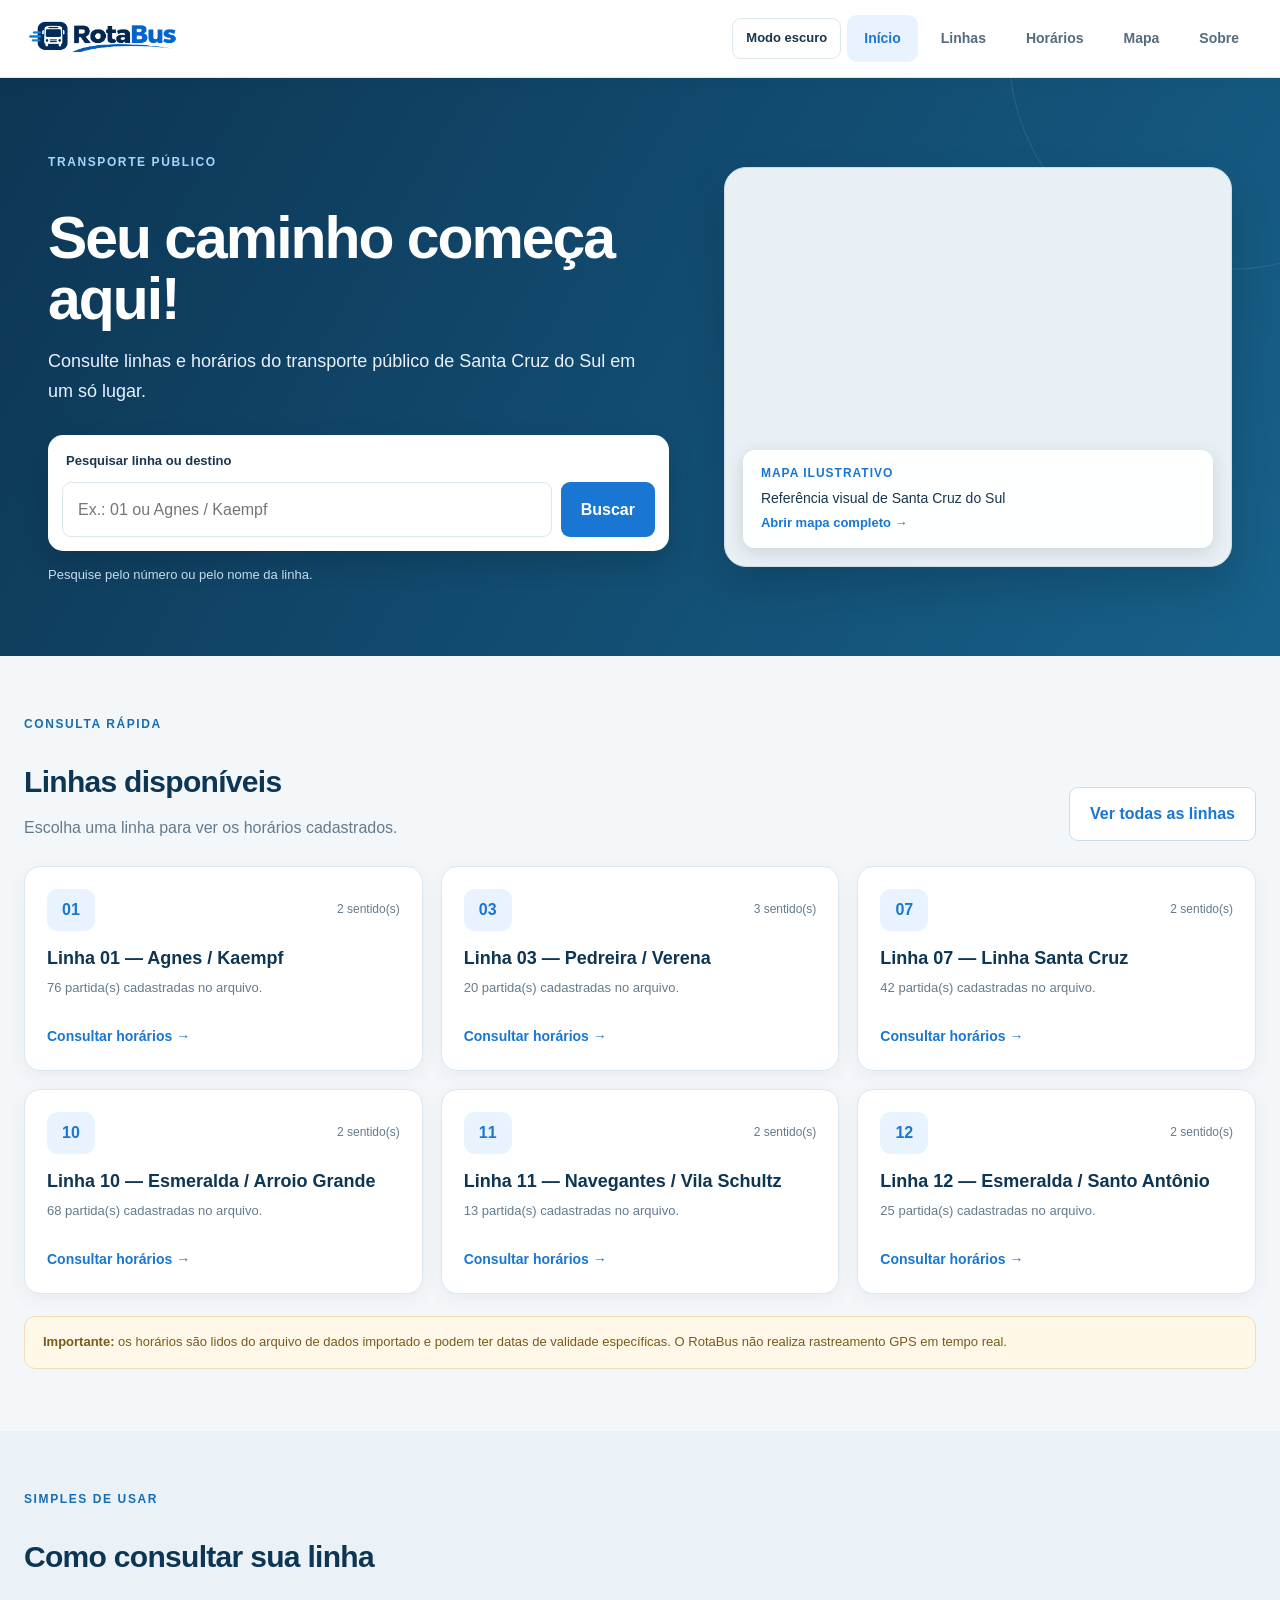
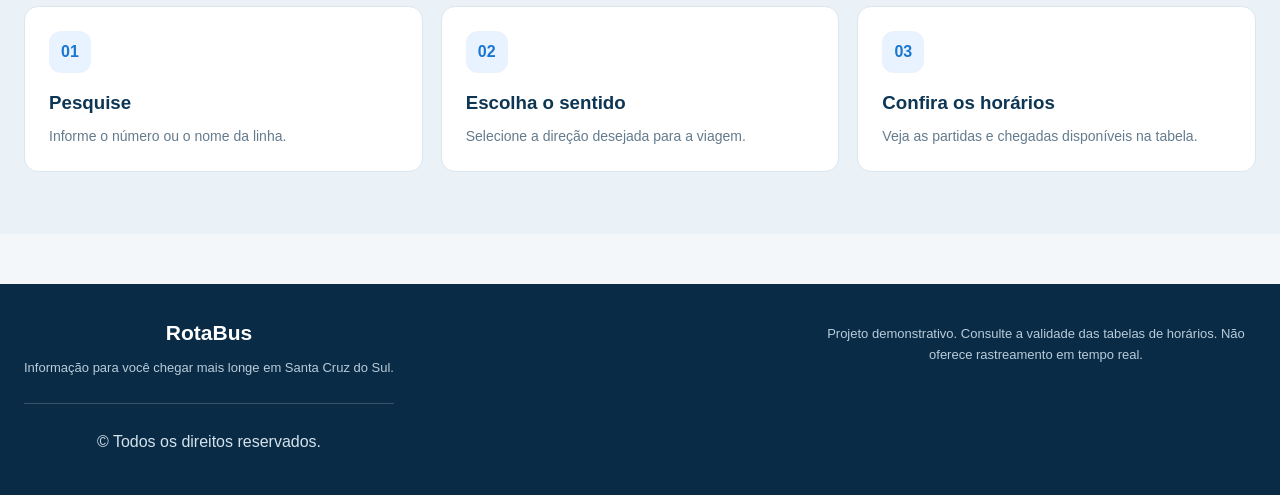
==== commit be4ca906: "versão 26-11" ====
--- a/index.html
+++ b/index.html
@@ -47,7 +47,8 @@
     <div class="container footer-inner">
       <div>
         <a class="footer-brand" href="index.html">RotaBus</a>
-        <p>Informação para você chegar mais longe em Santa Cruz do Sul.</p>
+        <p>Informação para você chegar mais longe em Santa Cruz do Sul.<hr>© Todos os direitos reservados.
+        </p>
       </div>
       <p class="footer-note">
         Projeto demonstrativo. Consulte a validade das tabelas de horários.
--- a/style.css
+++ b/style.css
@@ -1113,7 +1113,7 @@
 
 .page-heading h1 {
   margin: 12px 0;
-  color: #142f48;
+  color: #0077ff;
   font-size: clamp(32px,4vw,44px);
   letter-spacing: -1px;
 }
@@ -1151,7 +1151,7 @@
   grid-template-columns: repeat(3,minmax(0,1fr));
   gap: 16px;
   padding: 22px;
-  background: white;
+  background: #17222F;
   border: 1px solid var(--line);
   border-radius: 15px;
   box-shadow: 0 5px 20px rgba(16,51,77,.04);
@@ -1748,4 +1748,66 @@
 
 [data-theme="dark"] .site-footer {
   background: #090f16;
+}
+
+.home-map-visual {
+  min-height: 400px;
+  height: 400px;
+  position: relative;
+  overflow: hidden;
+  border-radius: 22px;
+  background: #e8f0f5;
+  border: 1px solid #cbdde8;
+}
+
+.home-map-iframe {
+  display: block;
+  width: 100%;
+  height: 100%;
+  min-height: 400px;
+  border: 0;
+}
+
+.home-map-caption {
+  position: absolute;
+  left: 18px;
+  right: 18px;
+  bottom: 18px;
+  display: flex;
+  flex-direction: column;
+  gap: 4px;
+  padding: 14px 18px;
+  background: rgba(255,255,255,.95);
+  border-radius: 12px;
+  box-shadow: 0 4px 18px rgba(0,0,0,.12);
+  color: #17364f;
+}
+
+.home-map-caption strong {
+  color: #1976d2;
+  font-size: 12px;
+  letter-spacing: 1px;
+}
+
+.home-map-caption span {
+  font-size: 14px;
+}
+
+.home-map-caption a {
+  color: #1976d2;
+  font-size: 13px;
+  font-weight: 700;
+  text-decoration: none;
+}
+
+.home-map-caption a:hover {
+  text-decoration: underline;
+}
+
+@media (max-width: 600px) {
+  .home-map-visual,
+  .home-map-iframe {
+    min-height: 300px;
+    height: 300px;
+  }
 }
